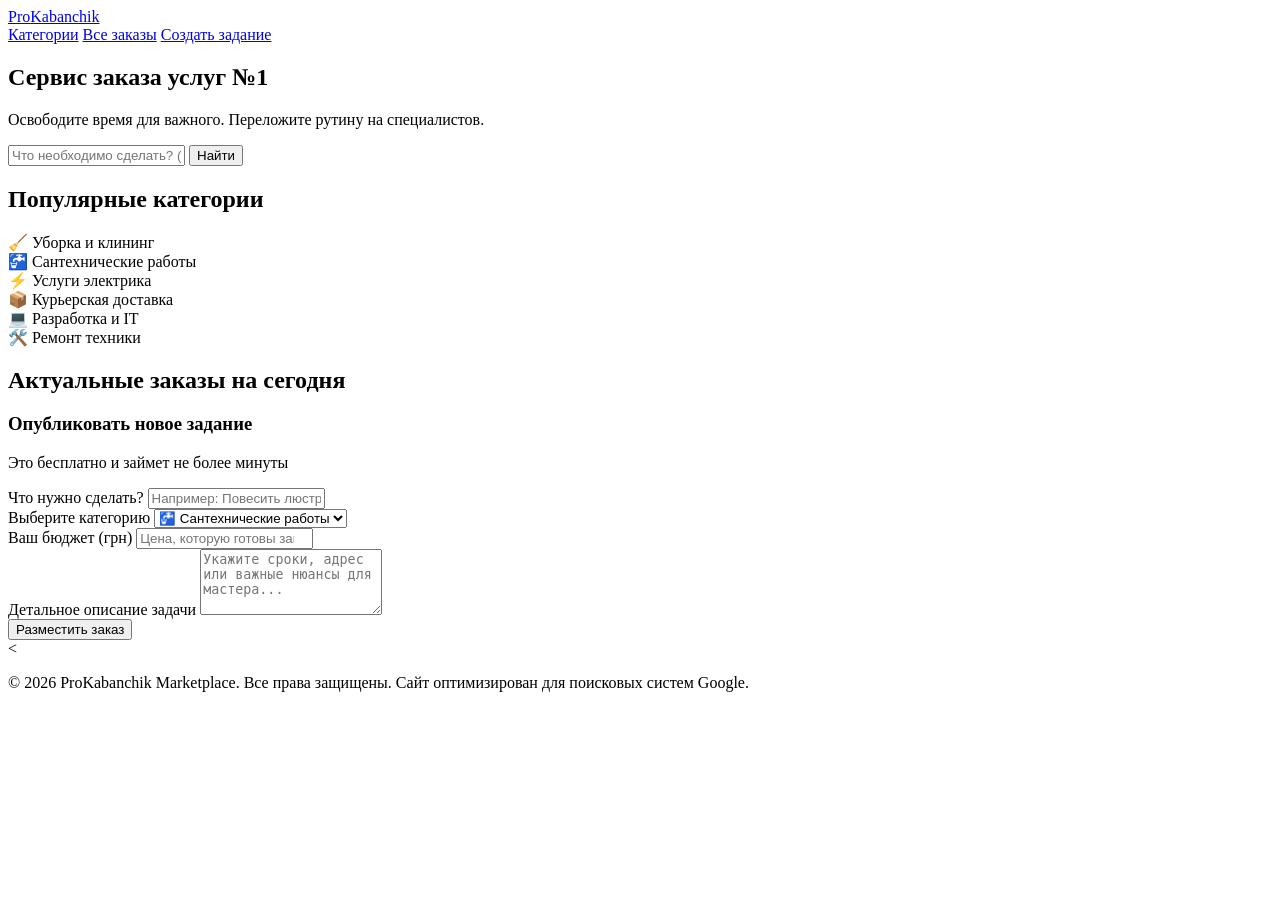
==== index.html @ eac446ad "Create index.html" ====
<!DOCTYPE html>
<html lang="ru">
<head>
    <meta charset="UTF-8">
    <meta name="viewport" content="width=device-width, initial-scale=1.0">
    
    <!-- SEO Настройки для Google -->
    <title>Биржа Услуг и Заказов — Найдите Мастера Рядом</title>
    <meta name="description" content="Удобный сервис поиска проверенных специалистов для любых задач: ремонт, уборка, ИТ-услуги, доставка. Опубликуйте задание за 1 минуту!">
    <meta name="keywords" content="заказать услуги, найти мастера, сантехник, электрик, ремонт квартир, биржа заказов">
    
    <!-- Настройки для отображения ссылки в соцсетях и мессенджерах (Telegram, Viber) -->
    <meta property="og:title" content="Биржа Услуг — Сервис Поиска Специалистов">
    <meta property="og:description" content="Опубликуйте заказ и выбирайте среди предложений лучших мастеров.">
    <meta property="og:type" content="website">

    <link rel="stylesheet" href="style.css">
</head>
<body>

    <!-- Шапка сайта -->
    <header class="site-header">
        <div class="header-container">
            <a href="#" class="logo"><span>Pro</span>Kabanchik</a>
            <nav class="navigation">
                <a href="#categories-section">Категории</a>
                <a href="#tasks-section">Все заказы</a>
                <a href="#order-section" class="btn-primary">Создать задание</a>
            </nav>
        </div>
    </header>

    <!-- Главный баннер (Hero) -->
    <section class="hero">
        <div class="hero-inner">
            <h1>Сервис заказа услуг №1</h1>
            <p>Освободите время для важного. Переложите рутину на специалистов.</p>
            <div class="search-wrapper">
                <input type="text" id="search-input" placeholder="Что необходимо сделать? (например: ремонт авто)">
                <button id="search-btn">Найти</button>
            </div>
        </div>
    </section>

    <!-- Сетка категорий -->
    <section id="categories-section" class="categories">
        <div class="section-container">
            <h2 class="section-title">Популярные категории</h2>
            <div class="categories-grid">
                <div class="cat-card" data-category="Клининг">🧹 Уборка и клининг</div>
                <div class="cat-card" data-category="Сантехника">🚰 Сантехнические работы</div>
                <div class="cat-card" data-category="Электрика">⚡ Услуги электрика</div>
                <div class="cat-card" data-category="Курьер">📦 Курьерская доставка</div>
                <div class="cat-card" data-category="IT">💻 Разработка и IT</div>
                <div class="cat-card" data-category="Ремонт">🛠️ Ремонт техники</div>
            </div>
        </div>
    </section>

    <!-- Основной контент -->
    <main class="main-content">
        <div class="content-container">
            
            <!-- Левая колонка: Список заданий -->
            <section id="tasks-section" class="tasks-column">
                <h2 class="section-title">Актуальные заказы на сегодня</h2>
                <div id="tasks-list">
                    <!-- Задания будут загружаться сюда автоматически через JavaScript -->
                </div>
            </section>

            <!-- Правая колонка: Форма -->
            <section id="order-section" class="form-column">
                <div class="sticky-form-box">
                    <h3>Опубликовать новое задание</h3>
                    <p class="form-subtitle">Это бесплатно и займет не более минуты</p>
                    
                    <form id="create-task-form">
                        <div class="form-group">
                            <label for="task-title">Что нужно сделать?</label>
                            <input type="text" id="task-title" required placeholder="Например: Повесить люстру в зале">
                        </div>

                        <div class="form-group">
                            <label for="task-cat">Выберите категорию</label>
                            <select id="task-cat">
                                <option value="Сантехника">🚰 Сантехнические работы</option>
                                <option value="Электрика">⚡ Услуги электрика</option>
                                <option value="Клининг">🧹 Уборка и клининг</option>
                                <option value="Курьер">📦 Курьерская доставка</option>
                                <option value="IT">💻 Разработка и IT</option>
                                <option value="Ремонт">🛠️ Ремонт техники</option>
                            </select>
                        </div>

                        <div class="form-group">
                            <label for="task-budget">Ваш бюджет (грн)</label>
                            <input type="number" id="task-budget" required placeholder="Цена, которую готовы заплатить">
                        </div>

                        <div class="form-group">
                            <label for="task-desc">Детальное описание задачи</label>
                            <textarea id="task-desc" rows="4" required placeholder="Укажите сроки, адрес или важные нюансы для мастера..."></textarea>
                        </div>

                        <button type="submit" class="btn-submit">Разместить заказ</button>
                    </form>
                </div>
            </section>

        </div>
    </main>

    <!-- Подвал сайта -->
    <   <footer class="site-footer">
        <p>&copy; 2026 ProKabanchik Marketplace. Все права защищены. Сайт оптимизирован для поисковых систем Google.</p>
    </footer>

    <script src="script.js"></script>
</body>
</html>
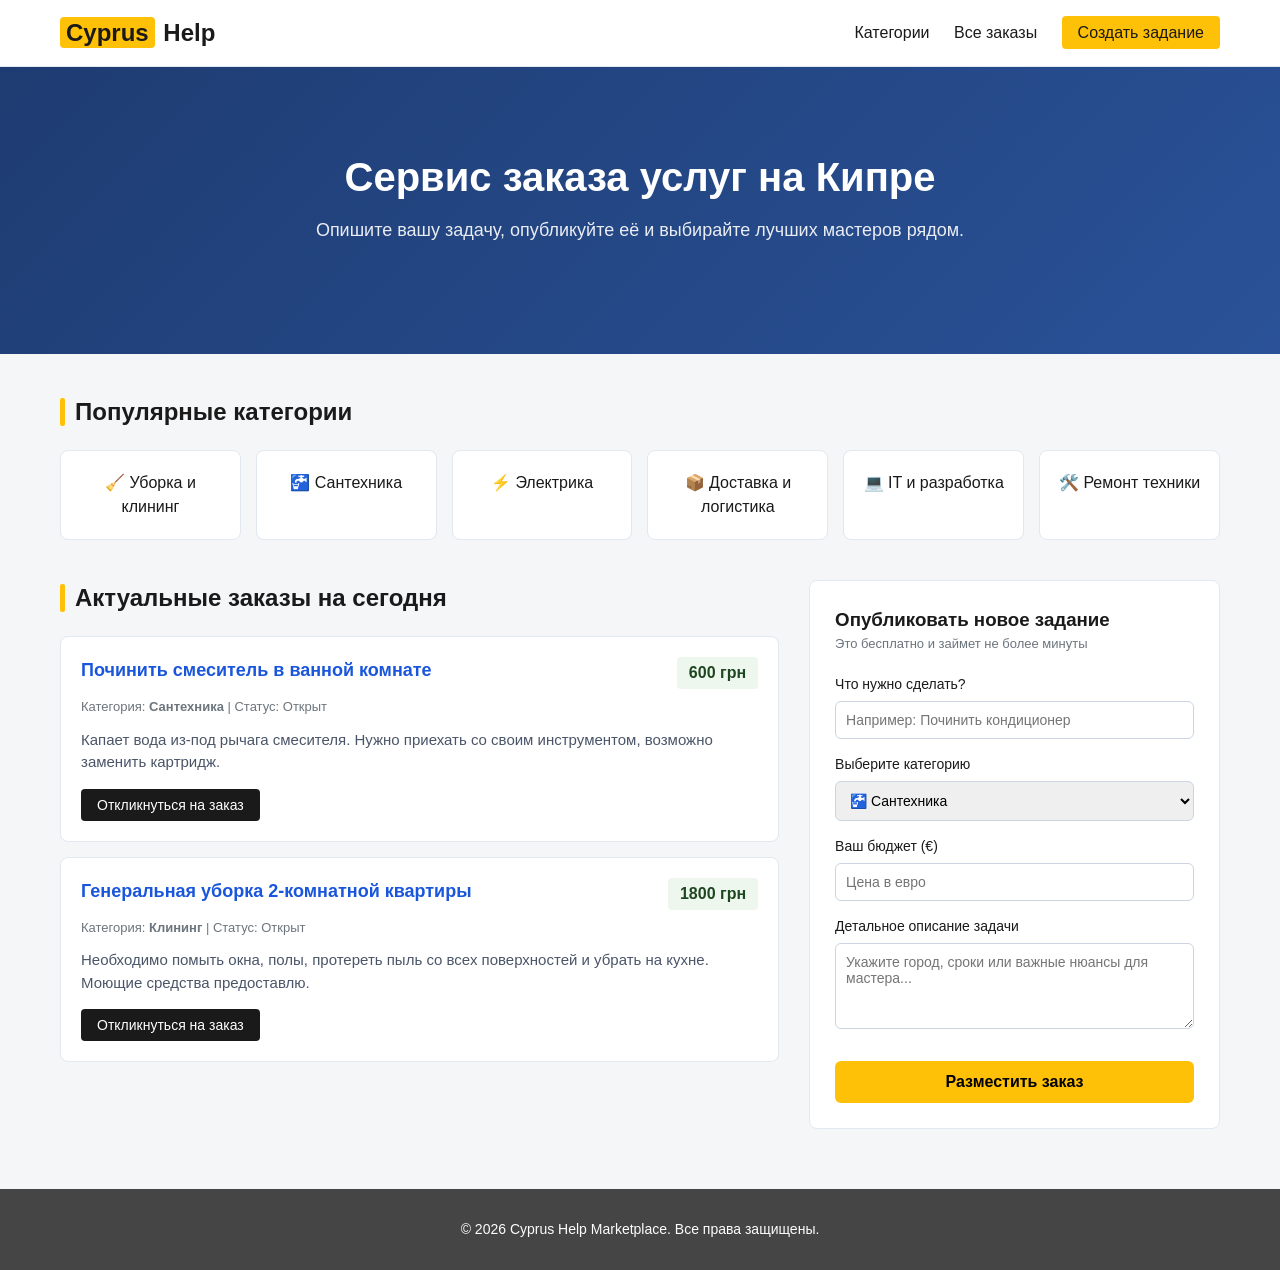
==== commit 90014840: "Update index.html" ====
--- a/index.html
+++ b/index.html
@@ -5,15 +5,9 @@
     <meta name="viewport" content="width=device-width, initial-scale=1.0">
     
     <!-- SEO Настройки для Google -->
-    <title>Биржа Услуг и Заказов — Найдите Мастера Рядом</title>
-    <meta name="description" content="Удобный сервис поиска проверенных специалистов для любых задач: ремонт, уборка, ИТ-услуги, доставка. Опубликуйте задание за 1 минуту!">
-    <meta name="keywords" content="заказать услуги, найти мастера, сантехник, электрик, ремонт квартир, биржа заказов">
+    <title>Cyprus Help — Биржа услуг и поиска мастеров на Кипре</title>
+    <meta name="description" content="Удобный сервис поиска проверенных специалистов на Кипре. Находите мастеров для любых задач быстро и надежно.">
     
-    <!-- Настройки для отображения ссылки в соцсетях и мессенджерах (Telegram, Viber) -->
-    <meta property="og:title" content="Биржа Услуг — Сервис Поиска Специалистов">
-    <meta property="og:description" content="Опубликуйте заказ и выбирайте среди предложений лучших мастеров.">
-    <meta property="og:type" content="website">
-
     <link rel="stylesheet" href="style.css">
 </head>
 <body>
@@ -21,7 +15,7 @@
     <!-- Шапка сайта -->
     <header class="site-header">
         <div class="header-container">
-            <a href="#" class="logo"><span>Pro</span>Kabanchik</a>
+            <a href="#" class="logo"><span>Cyprus</span> Help</a>
             <nav class="navigation">
                 <a href="#categories-section">Категории</a>
                 <a href="#tasks-section">Все заказы</a>
@@ -30,15 +24,11 @@
         </div>
     </header>
 
-    <!-- Главный баннер (Hero) -->
+    <!-- Главный баннер (Hero) без поля поиска -->
     <section class="hero">
         <div class="hero-inner">
-            <h1>Сервис заказа услуг №1</h1>
-            <p>Освободите время для важного. Переложите рутину на специалистов.</p>
-            <div class="search-wrapper">
-                <input type="text" id="search-input" placeholder="Что необходимо сделать? (например: ремонт авто)">
-                <button id="search-btn">Найти</button>
-            </div>
+            <h1>Сервис заказа услуг на Кипре</h1>
+            <p>Опишите вашу задачу, опубликуйте её и выбирайте лучших мастеров рядом.</p>
         </div>
     </section>
 
@@ -48,10 +38,10 @@
             <h2 class="section-title">Популярные категории</h2>
             <div class="categories-grid">
                 <div class="cat-card" data-category="Клининг">🧹 Уборка и клининг</div>
-                <div class="cat-card" data-category="Сантехника">🚰 Сантехнические работы</div>
-                <div class="cat-card" data-category="Электрика">⚡ Услуги электрика</div>
-                <div class="cat-card" data-category="Курьер">📦 Курьерская доставка</div>
-                <div class="cat-card" data-category="IT">💻 Разработка и IT</div>
+                <div class="cat-card" data-category="Сантехника">🚰 Сантехника</div>
+                <div class="cat-card" data-category="Электрика">⚡ Электрика</div>
+                <div class="cat-card" data-category="Курьер">📦 Доставка и логистика</div>
+                <div class="cat-card" data-category="IT">💻 IT и разработка</div>
                 <div class="cat-card" data-category="Ремонт">🛠️ Ремонт техники</div>
             </div>
         </div>
@@ -65,7 +55,7 @@
             <section id="tasks-section" class="tasks-column">
                 <h2 class="section-title">Актуальные заказы на сегодня</h2>
                 <div id="tasks-list">
-                    <!-- Задания будут загружаться сюда автоматически через JavaScript -->
+                    <!-- Задания загружаются сюда автоматически -->
                 </div>
             </section>
 
@@ -78,29 +68,29 @@
                     <form id="create-task-form">
                         <div class="form-group">
                             <label for="task-title">Что нужно сделать?</label>
-                            <input type="text" id="task-title" required placeholder="Например: Повесить люстру в зале">
+                            <input type="text" id="task-title" required placeholder="Например: Починить кондиционер">
                         </div>
 
                         <div class="form-group">
                             <label for="task-cat">Выберите категорию</label>
                             <select id="task-cat">
-                                <option value="Сантехника">🚰 Сантехнические работы</option>
-                                <option value="Электрика">⚡ Услуги электрика</option>
+                                <option value="Сантехника">🚰 Сантехника</option>
+                                <option value="Электрика">⚡ Электрика</option>
                                 <option value="Клининг">🧹 Уборка и клининг</option>
-                                <option value="Курьер">📦 Курьерская доставка</option>
-                                <option value="IT">💻 Разработка и IT</option>
+                                <option value="Курьер">📦 Доставка и логистика</option>
+                                <option value="IT">💻 IT и разработка</option>
                                 <option value="Ремонт">🛠️ Ремонт техники</option>
                             </select>
                         </div>
 
                         <div class="form-group">
-                            <label for="task-budget">Ваш бюджет (грн)</label>
-                            <input type="number" id="task-budget" required placeholder="Цена, которую готовы заплатить">
+                            <label for="task-budget">Ваш бюджет (€)</label>
+                            <input type="number" id="task-budget" required placeholder="Цена в евро">
                         </div>
 
                         <div class="form-group">
                             <label for="task-desc">Детальное описание задачи</label>
-                            <textarea id="task-desc" rows="4" required placeholder="Укажите сроки, адрес или важные нюансы для мастера..."></textarea>
+                            <textarea id="task-desc" rows="4" required placeholder="Укажите город, сроки или важные нюансы для мастера..."></textarea>
                         </div>
 
                         <button type="submit" class="btn-submit">Разместить заказ</button>
@@ -111,9 +101,8 @@
         </div>
     </main>
 
-    <!-- Подвал сайта -->
-    <   <footer class="site-footer">
-        <p>&copy; 2026 ProKabanchik Marketplace. Все права защищены. Сайт оптимизирован для поисковых систем Google.</p>
+    <footer class="site-footer">
+        <p>&copy; 2026 Cyprus Help Marketplace. Все права защищены.</p>
     </footer>
 
     <script src="script.js"></script>
--- a/style.css
+++ b/style.css
@@ -0,0 +1,275 @@
+:root {
+    --primary: #ffc107;
+    --primary-hover: #e0a800;
+    --dark: #1a1a1a;
+    --gray-text: #6c757d;
+    --light-bg: #f4f6f8;
+    --border-color: #e2e8f0;
+}
+
+* {
+    box-sizing: border-box;
+    margin: 0;
+    padding: 0;
+    font-family: -apple-system, BlinkMacSystemFont, "Segoe UI", Roboto, Helvetica, Arial, sans-serif;
+}
+
+body {
+    background-color: var(--light-bg);
+    color: var(--dark);
+    line-height: 1.5;
+}
+
+/* Шапка */
+.site-header {
+    background: #fff;
+    border-bottom: 1px solid var(--border-color);
+    position: sticky;
+    top: 0;
+    z-index: 100;
+}
+.header-container {
+    max-width: 1200px;
+    margin: 0 auto;
+    padding: 15px 20px;
+    display: flex;
+    justify-content: space-between;
+    align-items: center;
+}
+.logo {
+    font-size: 24px;
+    font-weight: 800;
+    color: var(--dark);
+    text-decoration: none;
+}
+.logo span {
+    background: var(--primary);
+    padding: 2px 6px;
+    border-radius: 4px;
+    margin-right: 2px;
+}
+.navigation a {
+    text-decoration: none;
+    color: var(--dark);
+    margin-left: 20px;
+    font-weight: 500;
+}
+.navigation .btn-primary {
+    background: var(--primary);
+    padding: 8px 16px;
+    border-radius: 4px;
+}
+.navigation .btn-primary:hover {
+    background: var(--primary-hover);
+}
+
+/* Главный баннер */
+.hero {
+    background: linear-gradient(135deg, #1e3c72 0%, #2a5298 100%);
+    color: #fff;
+    padding: 80px 20px;
+    text-align: center;
+}
+.hero h1 {
+    font-size: 40px;
+    margin-bottom: 10px;
+}
+.hero p {
+    font-size: 18px;
+    opacity: 0.9;
+    margin-bottom: 30px;
+}
+.search-wrapper {
+    max-width: 600px;
+    margin: 0 auto;
+    display: flex;
+    box-shadow: 0 4px 12px rgba(0,0,0,0.15);
+    border-radius: 6px;
+    overflow: hidden;
+}
+.search-wrapper input {
+    flex: 1;
+    padding: 16px;
+    border: none;
+    font-size: 16px;
+    outline: none;
+}
+.search-wrapper button {
+    background: var(--primary);
+    border: none;
+    padding: 0 30px;
+    font-size: 16px;
+    font-weight: bold;
+    cursor: pointer;
+}
+.search-wrapper button:hover {
+    background: var(--primary-hover);
+}
+
+/* Категории */
+.section-container {
+    max-width: 1200px;
+    margin: 40px auto 0;
+    padding: 0 20px;
+}
+.section-title {
+    font-size: 24px;
+    margin-bottom: 20px;
+    position: relative;
+    padding-left: 15px;
+}
+.section-title::before {
+    content: '';
+    position: absolute;
+    left: 0;
+    top: 4px;
+    bottom: 4px;
+    width: 5px;
+    background: var(--primary);
+    border-radius: 2px;
+}
+.categories-grid {
+    display: grid;
+    grid-template-columns: repeat(auto-fill, minmax(180px, 1fr));
+    gap: 15px;
+}
+.cat-card {
+    background: #fff;
+    padding: 20px 15px;
+    border-radius: 8px;
+    border: 1px solid var(--border-color);
+    text-align: center;
+    cursor: pointer;
+    font-weight: 500;
+    transition: all 0.2s;
+}
+.cat-card:hover {
+    transform: translateY(-2px);
+    border-color: var(--primary);
+    box-shadow: 0 4px 10px rgba(0,0,0,0.05);
+}
+
+/* Контент и Сетка страниц */
+.content-container {
+    max-width: 1200px;
+    margin: 40px auto;
+    padding: 0 20px;
+    display: grid;
+    grid-template-columns: 7fr 4fr;
+    gap: 30px;
+}
+
+@media (max-width: 900px) {
+    .content-container {
+        grid-template-columns: 1fr;
+    }
+}
+
+/* Карточки задач */
+.task-card {
+    background: #fff;
+    border: 1px solid var(--border-color);
+    border-radius: 8px;
+    padding: 20px;
+    margin-bottom: 15px;
+}
+.task-top {
+    display: flex;
+    justify-content: space-between;
+    align-items: flex-start;
+    margin-bottom: 8px;
+}
+.task-card h3 {
+    font-size: 18px;
+    color: #1a56db;
+}
+.task-budget {
+    background: #edf7ed;
+    color: #1e4620;
+    padding: 4px 12px;
+    border-radius: 4px;
+    font-weight: bold;
+    white-space: nowrap;
+}
+.task-info {
+    font-size: 13px;
+    color: var(--gray-text);
+    margin-bottom: 12px;
+}
+.task-text {
+    color: #4a5568;
+    font-size: 15px;
+    margin-bottom: 15px;
+}
+.btn-respond {
+    background: var(--dark);
+    color: #fff;
+    border: none;
+    padding: 8px 16px;
+    border-radius: 4px;
+    cursor: pointer;
+    font-size: 14px;
+}
+.btn-respond:hover {
+    background: #333;
+}
+
+/* Форма заказа */
+.sticky-form-box {
+    background: #fff;
+    border: 1px solid var(--border-color);
+    border-radius: 8px;
+    padding: 25px;
+    position: sticky;
+    top: 90px;
+}
+.form-subtitle {
+    font-size: 13px;
+    color: var(--gray-text);
+    margin-bottom: 20px;
+}
+.form-group {
+    margin-bottom: 15px;
+}
+.form-group label {
+    display: block;
+    margin-bottom: 6px;
+    font-weight: 500;
+    font-size: 14px;
+}
+.form-group input, .form-group select, .form-group textarea {
+    width: 100%;
+    padding: 10px;
+    border: 1px solid #cbd5e1;
+    border-radius: 6px;
+    font-size: 14px;
+    outline: none;
+}
+.form-group input:focus, .form-group select:focus, .form-group textarea:focus {
+    border-color: var(--primary);
+}
+.btn-submit {
+    width: 100%;
+    background: var(--primary);
+    border: none;
+    padding: 12px;
+    font-size: 16px;
+    font-weight: bold;
+    border-radius: 6px;
+    cursor: pointer;
+    margin-top: 10px;
+}
+.btn-submit:hover {
+    background: var(--primary-hover);
+}
+
+/* Футер */
+.site-footer {
+    background: var(--dark);
+    color: #fff;
+    text-align: center;
+    padding: 30px 20px;
+    font-size: 14px;
+    margin-top: 60px;
+    opacity: 0.8;
+}
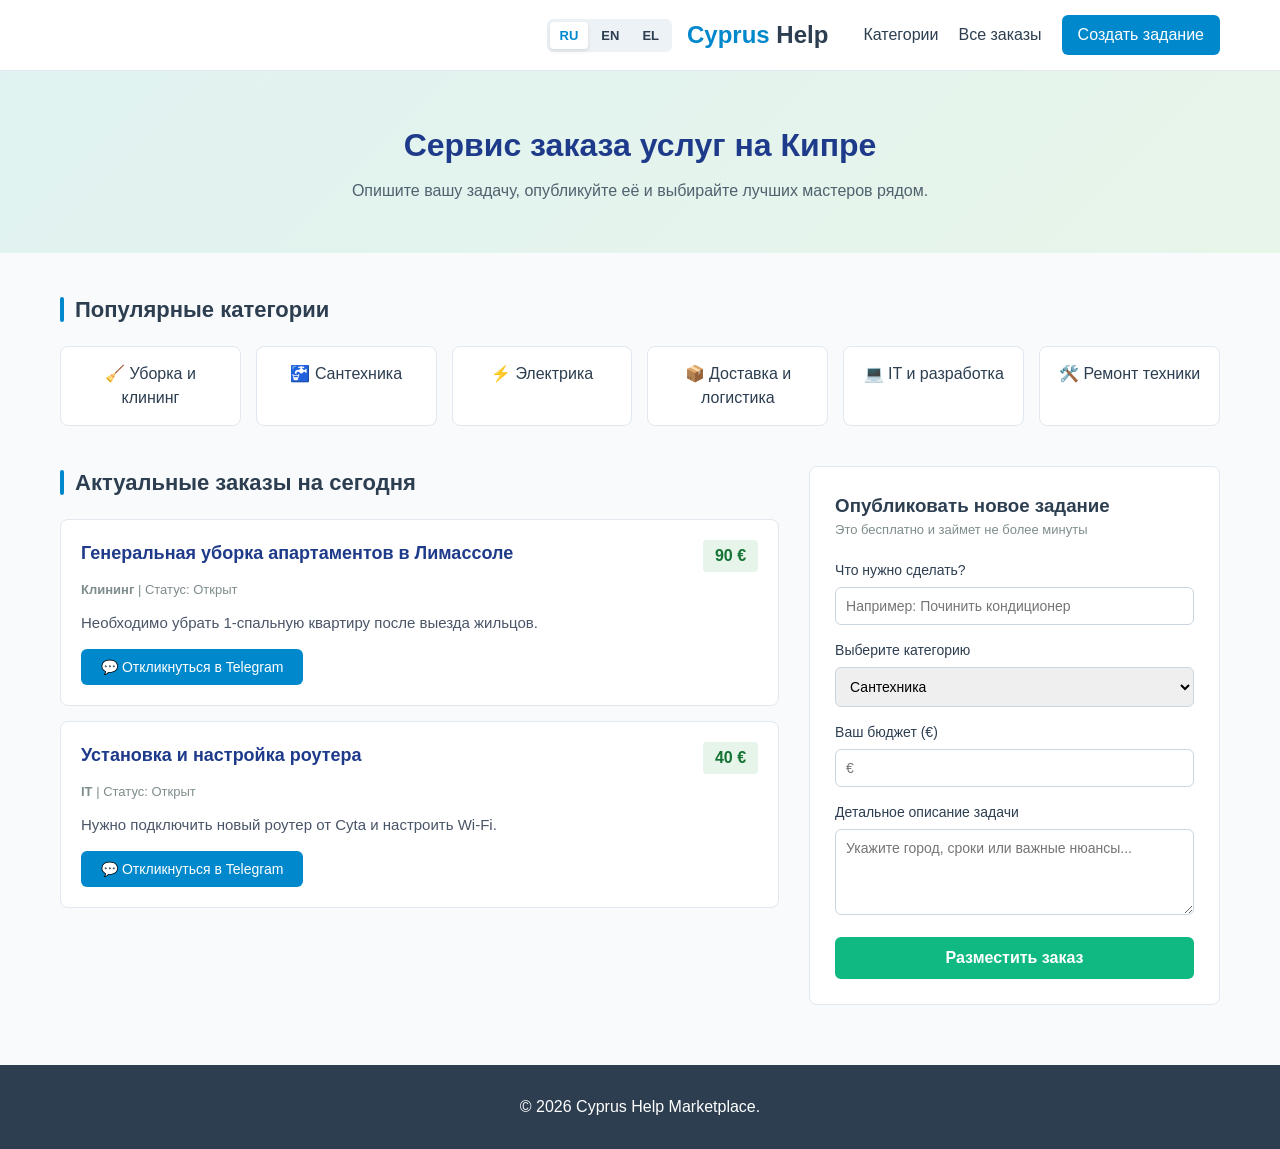
==== commit e4643a65: "Update index.html" ====
--- a/index.html
+++ b/index.html
@@ -3,11 +3,7 @@
 <head>
     <meta charset="UTF-8">
     <meta name="viewport" content="width=device-width, initial-scale=1.0">
-    
-    <!-- SEO Настройки для Google -->
-    <title>Cyprus Help — Биржа услуг и поиска мастеров на Кипре</title>
-    <meta name="description" content="Удобный сервис поиска проверенных специалистов на Кипре. Находите мастеров для любых задач быстро и надежно.">
-    
+    <title>Cyprus Help</title>
     <link rel="stylesheet" href="style.css">
 </head>
 <body>
@@ -15,34 +11,42 @@
     <!-- Шапка сайта -->
     <header class="site-header">
         <div class="header-container">
+            <!-- Переключатель языков теперь слева -->
+            <div class="lang-switcher">
+                <button class="lang-btn active" data-lang="ru">RU</button>
+                <button class="lang-btn" data-lang="en">EN</button>
+                <button class="lang-btn" data-lang="el">EL</button>
+            </div>
+
             <a href="#" class="logo"><span>Cyprus</span> Help</a>
+            
             <nav class="navigation">
-                <a href="#categories-section">Категории</a>
-                <a href="#tasks-section">Все заказы</a>
-                <a href="#order-section" class="btn-primary">Создать задание</a>
+                <a href="#categories-section" data-i18n="nav-cats">Категории</a>
+                <a href="#tasks-section" data-i18n="nav-tasks">Все заказы</a>
+                <a href="#order-section" class="btn-primary" data-i18n="nav-create">Создать задание</a>
             </nav>
         </div>
     </header>
 
-    <!-- Главный баннер (Hero) без поля поиска -->
+    <!-- Главный баннер -->
     <section class="hero">
         <div class="hero-inner">
-            <h1>Сервис заказа услуг на Кипре</h1>
-            <p>Опишите вашу задачу, опубликуйте её и выбирайте лучших мастеров рядом.</p>
+            <h1 data-i18n="hero-title">Сервис заказа услуг на Кипре</h1>
+            <p data-i18n="hero-subtitle">Опишите вашу задачу, опубликуйте её и выбирайте лучших мастеров рядом.</p>
         </div>
     </section>
 
     <!-- Сетка категорий -->
     <section id="categories-section" class="categories">
         <div class="section-container">
-            <h2 class="section-title">Популярные категории</h2>
+            <h2 class="section-title" data-i18n="cats-title">Популярные категории</h2>
             <div class="categories-grid">
-                <div class="cat-card" data-category="Клининг">🧹 Уборка и клининг</div>
-                <div class="cat-card" data-category="Сантехника">🚰 Сантехника</div>
-                <div class="cat-card" data-category="Электрика">⚡ Электрика</div>
-                <div class="cat-card" data-category="Курьер">📦 Доставка и логистика</div>
-                <div class="cat-card" data-category="IT">💻 IT и разработка</div>
-                <div class="cat-card" data-category="Ремонт">🛠️ Ремонт техники</div>
+                <div class="cat-card" data-category="Клининг">🧹 <span data-i18n="cat-cleaning">Уборка и клининг</span></div>
+                <div class="cat-card" data-category="Сантехника">🚰 <span data-i18n="cat-plumbing">Сантехника</span></div>
+                <div class="cat-card" data-category="Электрика">⚡ <span data-i18n="cat-electric">Электрика</span></div>
+                <div class="cat-card" data-category="Курьер">📦 <span data-i18n="cat-delivery">Доставка и логистика</span></div>
+                <div class="cat-card" data-category="IT">💻 <span data-i18n="cat-it">IT и разработка</span></div>
+                <div class="cat-card" data-category="Ремонт">🛠️ <span data-i18n="cat-repair">Ремонт техники</span></div>
             </div>
         </div>
     </section>
@@ -53,47 +57,47 @@
             
             <!-- Левая колонка: Список заданий -->
             <section id="tasks-section" class="tasks-column">
-                <h2 class="section-title">Актуальные заказы на сегодня</h2>
+                <h2 class="section-title" data-i18n="tasks-title">Актуальные заказы на сегодня</h2>
                 <div id="tasks-list">
-                    <!-- Задания загружаются сюда автоматически -->
+                    <!-- Задания загружаются автоматически -->
                 </div>
             </section>
 
             <!-- Правая колонка: Форма -->
             <section id="order-section" class="form-column">
                 <div class="sticky-form-box">
-                    <h3>Опубликовать новое задание</h3>
-                    <p class="form-subtitle">Это бесплатно и займет не более минуты</p>
+                    <h3 data-i18n="form-title">Опубликовать новое задание</h3>
+                    <p class="form-subtitle" data-i18n="form-subtitle">Это бесплатно и займет не более минуты</p>
                     
                     <form id="create-task-form">
                         <div class="form-group">
-                            <label for="task-title">Что нужно сделать?</label>
-                            <input type="text" id="task-title" required placeholder="Например: Починить кондиционер">
+                            <label for="task-title" data-i18n="label-title">Что нужно сделать?</label>
+                            <input type="text" id="task-title" required placeholder="...">
                         </div>
 
                         <div class="form-group">
-                            <label for="task-cat">Выберите категорию</label>
+                            <label for="task-cat" data-i18n="label-cat">Выберите категорию</label>
                             <select id="task-cat">
-                                <option value="Сантехника">🚰 Сантехника</option>
-                                <option value="Электрика">⚡ Электрика</option>
-                                <option value="Клининг">🧹 Уборка и клининг</option>
-                                <option value="Курьер">📦 Доставка и логистика</option>
-                                <option value="IT">💻 IT и разработка</option>
-                                <option value="Ремонт">🛠️ Ремонт техники</option>
+                                <option value="Сантехника" data-i18n="cat-plumbing">Сантехника</option>
+                                <option value="Электрика" data-i18n="cat-electric">Электрика</option>
+                                <option value="Клининг" data-i18n="cat-cleaning">Уборка и клининг</option>
+                                <option value="Курьер" data-i18n="cat-delivery">Доставка и логистика</option>
+                                <option value="IT" data-i18n="cat-it">IT и разработка</option>
+                                <option value="Ремонт" data-i18n="cat-repair">Ремонт техники</option>
                             </select>
                         </div>
 
                         <div class="form-group">
-                            <label for="task-budget">Ваш бюджет (€)</label>
-                            <input type="number" id="task-budget" required placeholder="Цена в евро">
+                            <label for="task-budget" data-i18n="label-budget">Ваш бюджет (€)</label>
+                            <input type="number" id="task-budget" required placeholder="€">
                         </div>
 
                         <div class="form-group">
-                            <label for="task-desc">Детальное описание задачи</label>
-                            <textarea id="task-desc" rows="4" required placeholder="Укажите город, сроки или важные нюансы для мастера..."></textarea>
+                            <label for="task-desc" data-i18n="label-desc">Детальное описание задачи</label>
+                            <textarea id="task-desc" rows="4" required placeholder="..."></textarea>
                         </div>
 
-                        <button type="submit" class="btn-submit">Разместить заказ</button>
+                        <button type="submit" class="btn-submit" data-i18n="btn-submit">Разместить заказ</button>
                     </form>
                 </div>
             </section>
@@ -102,7 +106,7 @@
     </main>
 
     <footer class="site-footer">
-        <p>&copy; 2026 Cyprus Help Marketplace. Все права защищены.</p>
+        <p>&copy; 2026 Cyprus Help Marketplace.</p>
     </footer>
 
     <script src="script.js"></script>
--- a/style.css
+++ b/style.css
@@ -1,9 +1,9 @@
 :root {
-    --primary: #ffc107;
-    --primary-hover: #e0a800;
-    --dark: #1a1a1a;
-    --gray-text: #6c757d;
-    --light-bg: #f4f6f8;
+    --primary: #8bc34a;
+    --primary-hover: #7cb342;
+    --dark: #2c3e50;
+    --gray-text: #7f8c8d;
+    --light-bg: #f8fafc;
     --border-color: #e2e8f0;
 }
 
@@ -11,7 +11,7 @@
     box-sizing: border-box;
     margin: 0;
     padding: 0;
-    font-family: -apple-system, BlinkMacSystemFont, "Segoe UI", Roboto, Helvetica, Arial, sans-serif;
+    font-family: -apple-system, BlinkMacSystemFont, "Segoe UI", Roboto, sans-serif;
 }
 
 body {
@@ -35,6 +35,7 @@
     display: flex;
     justify-content: space-between;
     align-items: center;
+    gap: 15px;
 }
 .logo {
     font-size: 24px;
@@ -43,10 +44,38 @@
     text-decoration: none;
 }
 .logo span {
-    background: var(--primary);
-    padding: 2px 6px;
+    color: #0088cc;
+}
+
+/* Языковой переключатель — теперь всегда на виду справа */
+.lang-switcher {
+    display: flex;
+    gap: 3px;
+    background: #edf2f7;
+    padding: 3px;
+    border-radius: 6px;
+    margin-left: auto;
+}
+.lang-btn {
+    background: none;
+    border: none;
+    padding: 6px 10px;
+    font-size: 13px;
+    font-weight: bold;
+    color: var(--dark);
+    cursor: pointer;
     border-radius: 4px;
-    margin-right: 2px;
+    white-space: nowrap;
+}
+.lang-btn.active {
+    background: #fff;
+    box-shadow: 0 2px 4px rgba(0,0,0,0.1);
+    color: #0088cc;
+}
+
+.navigation {
+    display: flex;
+    align-items: center;
 }
 .navigation a {
     text-decoration: none;
@@ -55,55 +84,30 @@
     font-weight: 500;
 }
 .navigation .btn-primary {
-    background: var(--primary);
+    background: #0088cc;
+    color: #fff;
     padding: 8px 16px;
-    border-radius: 4px;
+    border-radius: 6px;
 }
 .navigation .btn-primary:hover {
-    background: var(--primary-hover);
-}
-
-/* Главный баннер */
+    background: #0077b5;
+}
+
+/* Баннер */
 .hero {
-    background: linear-gradient(135deg, #1e3c72 0%, #2a5298 100%);
-    color: #fff;
-    padding: 80px 20px;
+    background: linear-gradient(135deg, #e0f2f1 0%, #e8f5e9 100%);
+    color: var(--dark);
+    padding: 50px 20px;
     text-align: center;
 }
 .hero h1 {
-    font-size: 40px;
+    font-size: 32px;
     margin-bottom: 10px;
+    color: #1e3a8a;
 }
 .hero p {
-    font-size: 18px;
-    opacity: 0.9;
-    margin-bottom: 30px;
-}
-.search-wrapper {
-    max-width: 600px;
-    margin: 0 auto;
-    display: flex;
-    box-shadow: 0 4px 12px rgba(0,0,0,0.15);
-    border-radius: 6px;
-    overflow: hidden;
-}
-.search-wrapper input {
-    flex: 1;
-    padding: 16px;
-    border: none;
     font-size: 16px;
-    outline: none;
-}
-.search-wrapper button {
-    background: var(--primary);
-    border: none;
-    padding: 0 30px;
-    font-size: 16px;
-    font-weight: bold;
-    cursor: pointer;
-}
-.search-wrapper button:hover {
-    background: var(--primary-hover);
+    opacity: 0.8;
 }
 
 /* Категории */
@@ -113,7 +117,7 @@
     padding: 0 20px;
 }
 .section-title {
-    font-size: 24px;
+    font-size: 22px;
     margin-bottom: 20px;
     position: relative;
     padding-left: 15px;
@@ -124,8 +128,8 @@
     left: 0;
     top: 4px;
     bottom: 4px;
-    width: 5px;
-    background: var(--primary);
+    width: 4px;
+    background: #0088cc;
     border-radius: 2px;
 }
 .categories-grid {
@@ -135,21 +139,19 @@
 }
 .cat-card {
     background: #fff;
-    padding: 20px 15px;
+    padding: 15px;
     border-radius: 8px;
     border: 1px solid var(--border-color);
     text-align: center;
     cursor: pointer;
     font-weight: 500;
-    transition: all 0.2s;
 }
 .cat-card:hover {
-    transform: translateY(-2px);
-    border-color: var(--primary);
-    box-shadow: 0 4px 10px rgba(0,0,0,0.05);
-}
-
-/* Контент и Сетка страниц */
+    border-color: #0088cc;
+    background: #f0f9ff;
+}
+
+/* Макет контента */
 .content-container {
     max-width: 1200px;
     margin: 40px auto;
@@ -159,13 +161,7 @@
     gap: 30px;
 }
 
-@media (max-width: 900px) {
-    .content-container {
-        grid-template-columns: 1fr;
-    }
-}
-
-/* Карточки задач */
+/* Карточки заказов */
 .task-card {
     background: #fff;
     border: 1px solid var(--border-color);
@@ -181,15 +177,14 @@
 }
 .task-card h3 {
     font-size: 18px;
-    color: #1a56db;
+    color: #1e3a8a;
 }
 .task-budget {
-    background: #edf7ed;
-    color: #1e4620;
+    background: #e6f4ea;
+    color: #137333;
     padding: 4px 12px;
     border-radius: 4px;
     font-weight: bold;
-    white-space: nowrap;
 }
 .task-info {
     font-size: 13px;
@@ -202,19 +197,17 @@
     margin-bottom: 15px;
 }
 .btn-respond {
-    background: var(--dark);
+    background: #0088cc;
     color: #fff;
     border: none;
-    padding: 8px 16px;
-    border-radius: 4px;
+    padding: 10px 20px;
+    border-radius: 6px;
     cursor: pointer;
     font-size: 14px;
 }
-.btn-respond:hover {
-    background: #333;
-}
-
-/* Форма заказа */
+.btn-respond:hover { background: #0077b5; }
+
+/* Блок формы */
 .sticky-form-box {
     background: #fff;
     border: 1px solid var(--border-color);
@@ -228,48 +221,43 @@
     color: var(--gray-text);
     margin-bottom: 20px;
 }
-.form-group {
-    margin-bottom: 15px;
-}
-.form-group label {
-    display: block;
-    margin-bottom: 6px;
-    font-weight: 500;
-    font-size: 14px;
-}
+.form-group { margin-bottom: 15px; }
+.form-group label { display: block; margin-bottom: 6px; font-weight: 500; font-size: 14px; }
 .form-group input, .form-group select, .form-group textarea {
-    width: 100%;
-    padding: 10px;
-    border: 1px solid #cbd5e1;
-    border-radius: 6px;
-    font-size: 14px;
-    outline: none;
-}
-.form-group input:focus, .form-group select:focus, .form-group textarea:focus {
-    border-color: var(--primary);
+    width: 100%; padding: 10px; border: 1px solid #cbd5e1; border-radius: 6px; font-size: 14px;
 }
 .btn-submit {
-    width: 100%;
-    background: var(--primary);
-    border: none;
-    padding: 12px;
-    font-size: 16px;
-    font-weight: bold;
-    border-radius: 6px;
-    cursor: pointer;
-    margin-top: 10px;
-}
-.btn-submit:hover {
-    background: var(--primary-hover);
-}
-
-/* Футер */
-.site-footer {
-    background: var(--dark);
-    color: #fff;
-    text-align: center;
-    padding: 30px 20px;
-    font-size: 14px;
-    margin-top: 60px;
-    opacity: 0.8;
-}
+    width: 100%; background: #10b981; color: white; border: none; padding: 12px; font-size: 16px; font-weight: bold; border-radius: 6px; cursor: pointer;
+}
+.btn-submit:hover { background: #059669; }
+.site-footer { background: var(--dark); color: #fff; text-align: center; padding: 30px 20px; margin-top: 60px; }
+
+/* Разделение формы и списка на мобильных экранах и планшетах */
+@media (max-width: 900px) {
+    .content-container { 
+        grid-template-columns: 1fr; 
+        gap: 40px;
+    }
+    .form-column {
+        border-top: 2px dashed var(--border-color);
+        padding-top: 30px;
+    }
+}
+
+@media (max-width: 650px) {
+    .header-container {
+        flex-direction: column;
+        align-items: center;
+        text-align: center;
+    }
+    .lang-switcher {
+        margin: 5px 0;
+    }
+    .navigation a {
+        margin: 0 10px;
+    }
+}
+
+#tasks-list {
+    margin-bottom: 20px;
+}
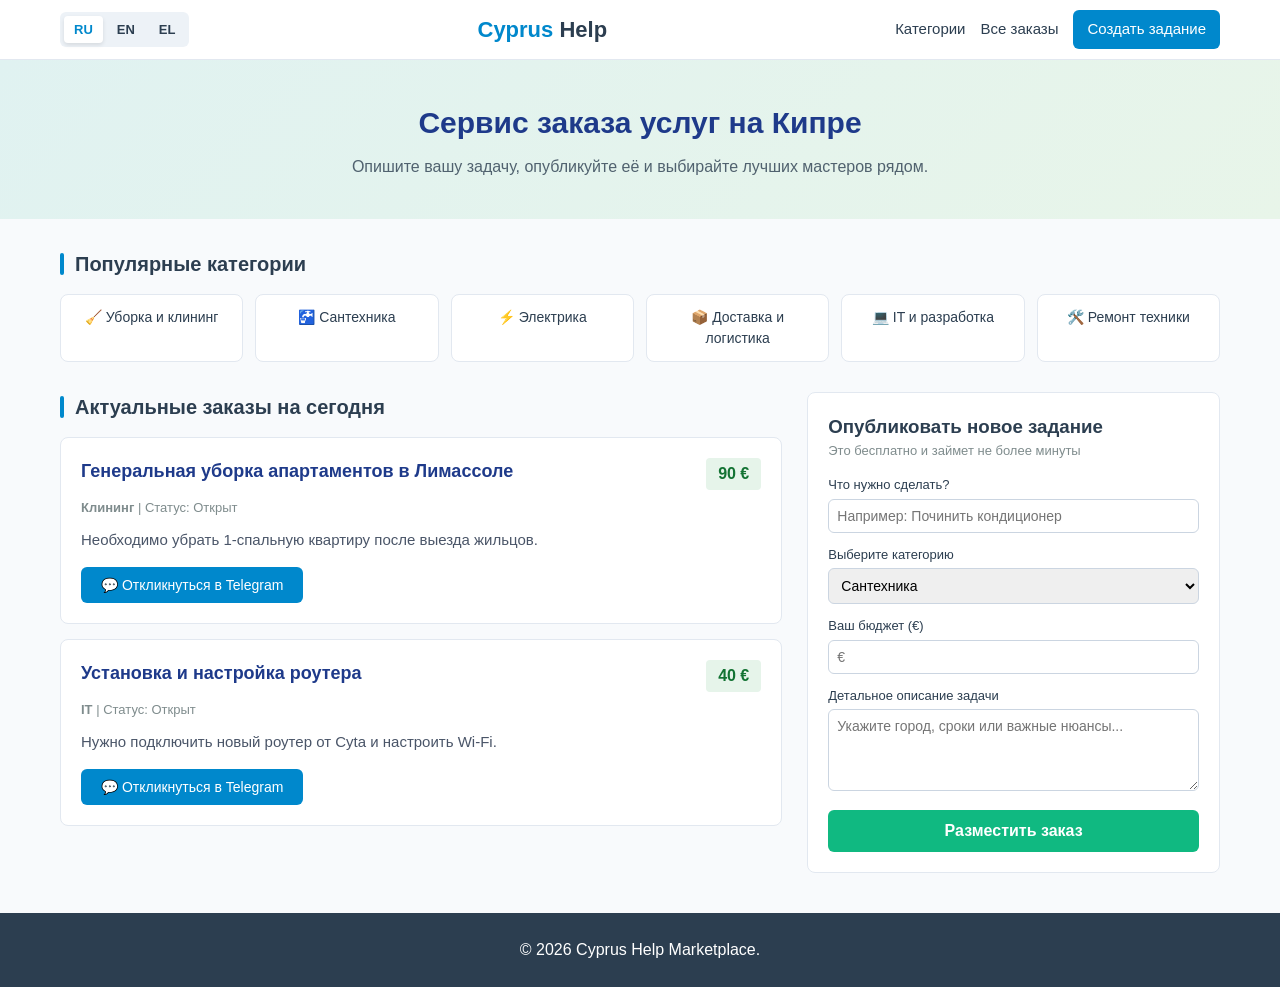
==== commit fc5d1e70: "Update index.html" ====
--- a/index.html
+++ b/index.html
@@ -5,7 +5,7 @@
     <meta name="viewport" content="width=device-width, initial-scale=1.0">
     <title>Cyprus Help</title>
     <link rel="stylesheet" href="style.css">
-</head>
+</head><meta name="google-site-verification" content="Qbgyvqoa-Gx-uUd0m1mGvX4dXhG4miuH8XghrTPNm34" />
 <body>
 
     <!-- Шапка сайта -->
--- a/style.css
+++ b/style.css
@@ -20,7 +20,6 @@
     line-height: 1.5;
 }
 
-/* Шапка */
 .site-header {
     background: #fff;
     border-bottom: 1px solid var(--border-color);
@@ -28,34 +27,36 @@
     top: 0;
     z-index: 100;
 }
+
 .header-container {
     max-width: 1200px;
     margin: 0 auto;
-    padding: 15px 20px;
+    padding: 10px 20px;
     display: flex;
     justify-content: space-between;
     align-items: center;
     gap: 15px;
 }
+
 .logo {
-    font-size: 24px;
+    font-size: 22px;
     font-weight: 800;
     color: var(--dark);
     text-decoration: none;
 }
+
 .logo span {
     color: #0088cc;
 }
 
-/* Языковой переключатель — теперь всегда на виду справа */
 .lang-switcher {
     display: flex;
-    gap: 3px;
+    gap: 4px;
     background: #edf2f7;
-    padding: 3px;
-    border-radius: 6px;
-    margin-left: auto;
-}
+    padding: 4px;
+    border-radius: 6px;
+}
+
 .lang-btn {
     background: none;
     border: none;
@@ -65,8 +66,8 @@
     color: var(--dark);
     cursor: pointer;
     border-radius: 4px;
-    white-space: nowrap;
-}
+}
+
 .lang-btn.active {
     background: #fff;
     box-shadow: 0 2px 4px rgba(0,0,0,0.1);
@@ -76,52 +77,54 @@
 .navigation {
     display: flex;
     align-items: center;
-}
+    gap: 15px;
+}
+
 .navigation a {
     text-decoration: none;
     color: var(--dark);
-    margin-left: 20px;
     font-weight: 500;
-}
+    font-size: 15px;
+}
+
 .navigation .btn-primary {
     background: #0088cc;
     color: #fff;
-    padding: 8px 16px;
-    border-radius: 6px;
-}
-.navigation .btn-primary:hover {
-    background: #0077b5;
-}
-
-/* Баннер */
+    padding: 8px 14px;
+    border-radius: 6px;
+}
+
 .hero {
     background: linear-gradient(135deg, #e0f2f1 0%, #e8f5e9 100%);
     color: var(--dark);
-    padding: 50px 20px;
+    padding: 40px 20px;
     text-align: center;
 }
+
 .hero h1 {
-    font-size: 32px;
+    font-size: 30px;
     margin-bottom: 10px;
     color: #1e3a8a;
 }
+
 .hero p {
     font-size: 16px;
     opacity: 0.8;
 }
 
-/* Категории */
 .section-container {
     max-width: 1200px;
-    margin: 40px auto 0;
+    margin: 30px auto 0;
     padding: 0 20px;
 }
+
 .section-title {
-    font-size: 22px;
-    margin-bottom: 20px;
+    font-size: 20px;
+    margin-bottom: 15px;
     position: relative;
     padding-left: 15px;
 }
+
 .section-title::before {
     content: '';
     position: absolute;
@@ -132,36 +135,38 @@
     background: #0088cc;
     border-radius: 2px;
 }
+
 .categories-grid {
     display: grid;
-    grid-template-columns: repeat(auto-fill, minmax(180px, 1fr));
-    gap: 15px;
-}
+    grid-template-columns: repeat(auto-fill, minmax(160px, 1fr));
+    gap: 12px;
+}
+
 .cat-card {
     background: #fff;
-    padding: 15px;
+    padding: 12px;
     border-radius: 8px;
     border: 1px solid var(--border-color);
     text-align: center;
     cursor: pointer;
     font-weight: 500;
-}
+    font-size: 14px;
+}
+
 .cat-card:hover {
     border-color: #0088cc;
     background: #f0f9ff;
 }
 
-/* Макет контента */
 .content-container {
     max-width: 1200px;
-    margin: 40px auto;
+    margin: 30px auto;
     padding: 0 20px;
     display: grid;
     grid-template-columns: 7fr 4fr;
-    gap: 30px;
-}
-
-/* Карточки заказов */
+    gap: 25px;
+}
+
 .task-card {
     background: #fff;
     border: 1px solid var(--border-color);
@@ -169,16 +174,19 @@
     padding: 20px;
     margin-bottom: 15px;
 }
+
 .task-top {
     display: flex;
     justify-content: space-between;
     align-items: flex-start;
     margin-bottom: 8px;
 }
+
 .task-card h3 {
     font-size: 18px;
     color: #1e3a8a;
 }
+
 .task-budget {
     background: #e6f4ea;
     color: #137333;
@@ -186,16 +194,19 @@
     border-radius: 4px;
     font-weight: bold;
 }
+
 .task-info {
     font-size: 13px;
     color: var(--gray-text);
     margin-bottom: 12px;
 }
+
 .task-text {
     color: #4a5568;
     font-size: 15px;
     margin-bottom: 15px;
 }
+
 .btn-respond {
     background: #0088cc;
     color: #fff;
@@ -204,60 +215,79 @@
     border-radius: 6px;
     cursor: pointer;
     font-size: 14px;
-}
-.btn-respond:hover { background: #0077b5; }
-
-/* Блок формы */
+    text-decoration: none;
+    display: inline-block;
+}
+
+.btn-respond:hover {
+    background: #0077b5;
+}
+
 .sticky-form-box {
     background: #fff;
     border: 1px solid var(--border-color);
     border-radius: 8px;
-    padding: 25px;
+    padding: 20px;
     position: sticky;
     top: 90px;
 }
+
 .form-subtitle {
     font-size: 13px;
     color: var(--gray-text);
-    margin-bottom: 20px;
-}
-.form-group { margin-bottom: 15px; }
-.form-group label { display: block; margin-bottom: 6px; font-weight: 500; font-size: 14px; }
+    margin-bottom: 15px;
+}
+
+.form-group {
+    margin-bottom: 12px;
+}
+
+.form-group label {
+    display: block;
+    margin-bottom: 4px;
+    font-weight: 500;
+    font-size: 13px;
+}
+
 .form-group input, .form-group select, .form-group textarea {
-    width: 100%; padding: 10px; border: 1px solid #cbd5e1; border-radius: 6px; font-size: 14px;
-}
+    width: 100%;
+    padding: 8px;
+    border: 1px solid #cbd5e1;
+    border-radius: 6px;
+    font-size: 14px;
+}
+
 .btn-submit {
-    width: 100%; background: #10b981; color: white; border: none; padding: 12px; font-size: 16px; font-weight: bold; border-radius: 6px; cursor: pointer;
-}
-.btn-submit:hover { background: #059669; }
-.site-footer { background: var(--dark); color: #fff; text-align: center; padding: 30px 20px; margin-top: 60px; }
-
-/* Разделение формы и списка на мобильных экранах и планшетах */
+    width: 100%;
+    background: #10b981;
+    color: white;
+    border: none;
+    padding: 12px;
+    font-size: 16px;
+    font-weight: bold;
+    border-radius: 6px;
+    cursor: pointer;
+}
+
+.site-footer {
+    background: var(--dark);
+    color: #fff;
+    text-align: center;
+    padding: 25px 20px;
+    margin-top: 40px;
+}
+
 @media (max-width: 900px) {
-    .content-container { 
-        grid-template-columns: 1fr; 
-        gap: 40px;
+    .content-container {
+        grid-template-columns: 1fr;
+        gap: 30px;
     }
     .form-column {
         border-top: 2px dashed var(--border-color);
-        padding-top: 30px;
+        padding-top: 20px;
     }
 }
 
-@media (max-width: 650px) {
-    .header-container {
-        flex-direction: column;
-        align-items: center;
-        text-align: center;
-    }
-    .lang-switcher {
-        margin: 5px 0;
-    }
-    .navigation a {
-        margin: 0 10px;
-    }
-}
-
 #tasks-list {
-    margin-bottom: 20px;
-}
+    margin-bottom: 15px;
+}
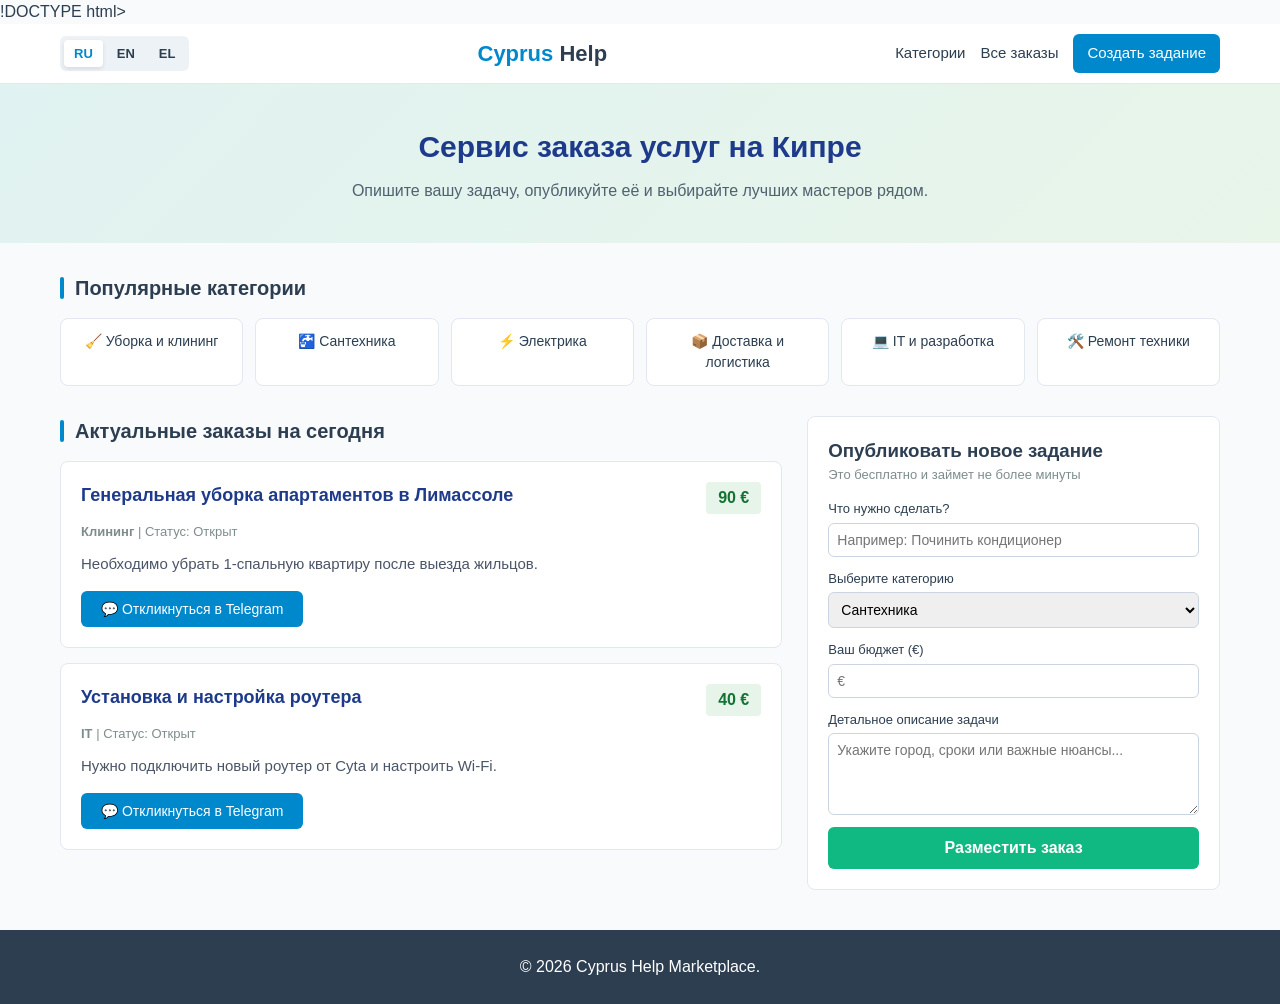
==== commit 65bb836a: "Update index.html" ====
--- a/index.html
+++ b/index.html
@@ -1,11 +1,11 @@
-<!DOCTYPE html>
+!DOCTYPE html>
 <html lang="ru">
 <head>
     <meta charset="UTF-8">
     <meta name="viewport" content="width=device-width, initial-scale=1.0">
     <title>Cyprus Help</title>
     <link rel="stylesheet" href="style.css">
-</head><meta name="google-site-verification" content="Qbgyvqoa-Gx-uUd0m1mGvX4dXhG4miuH8XghrTPNm34" />
+</head>
 <body>
 
     <!-- Шапка сайта -->
